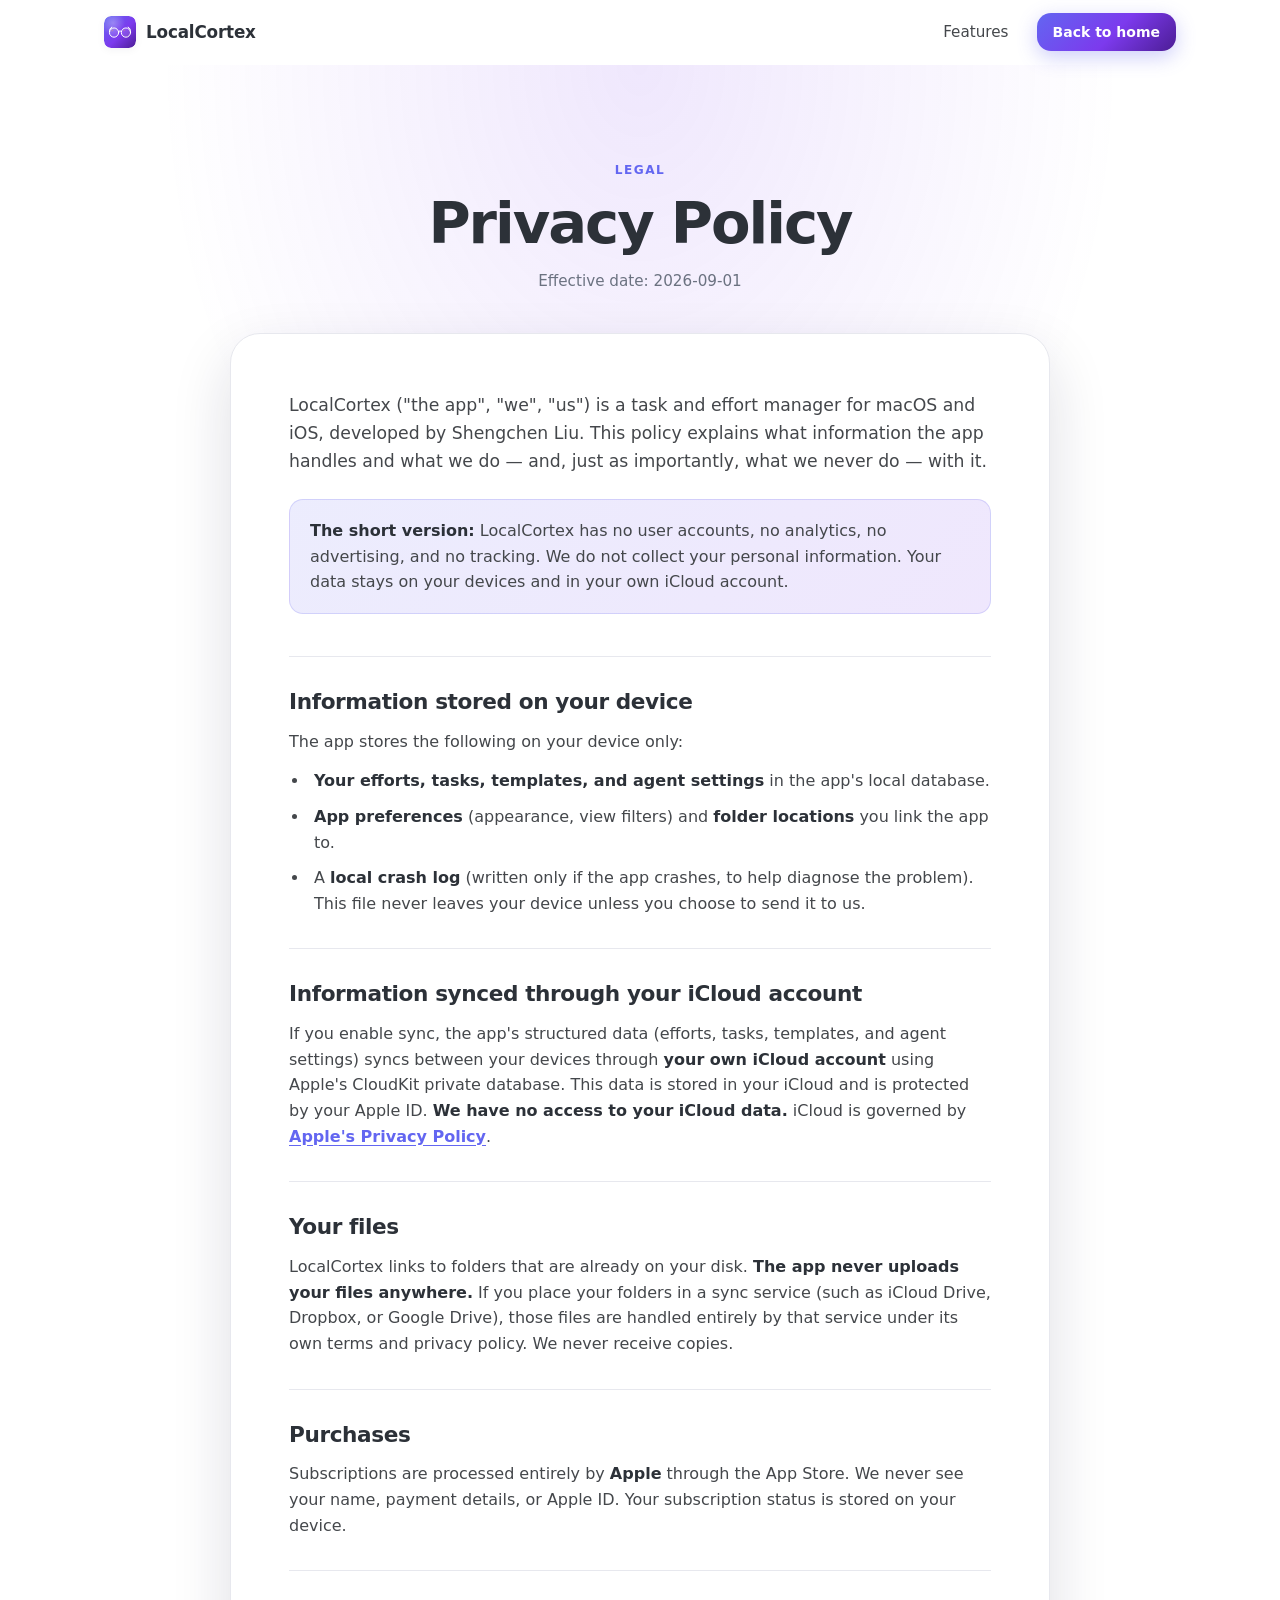
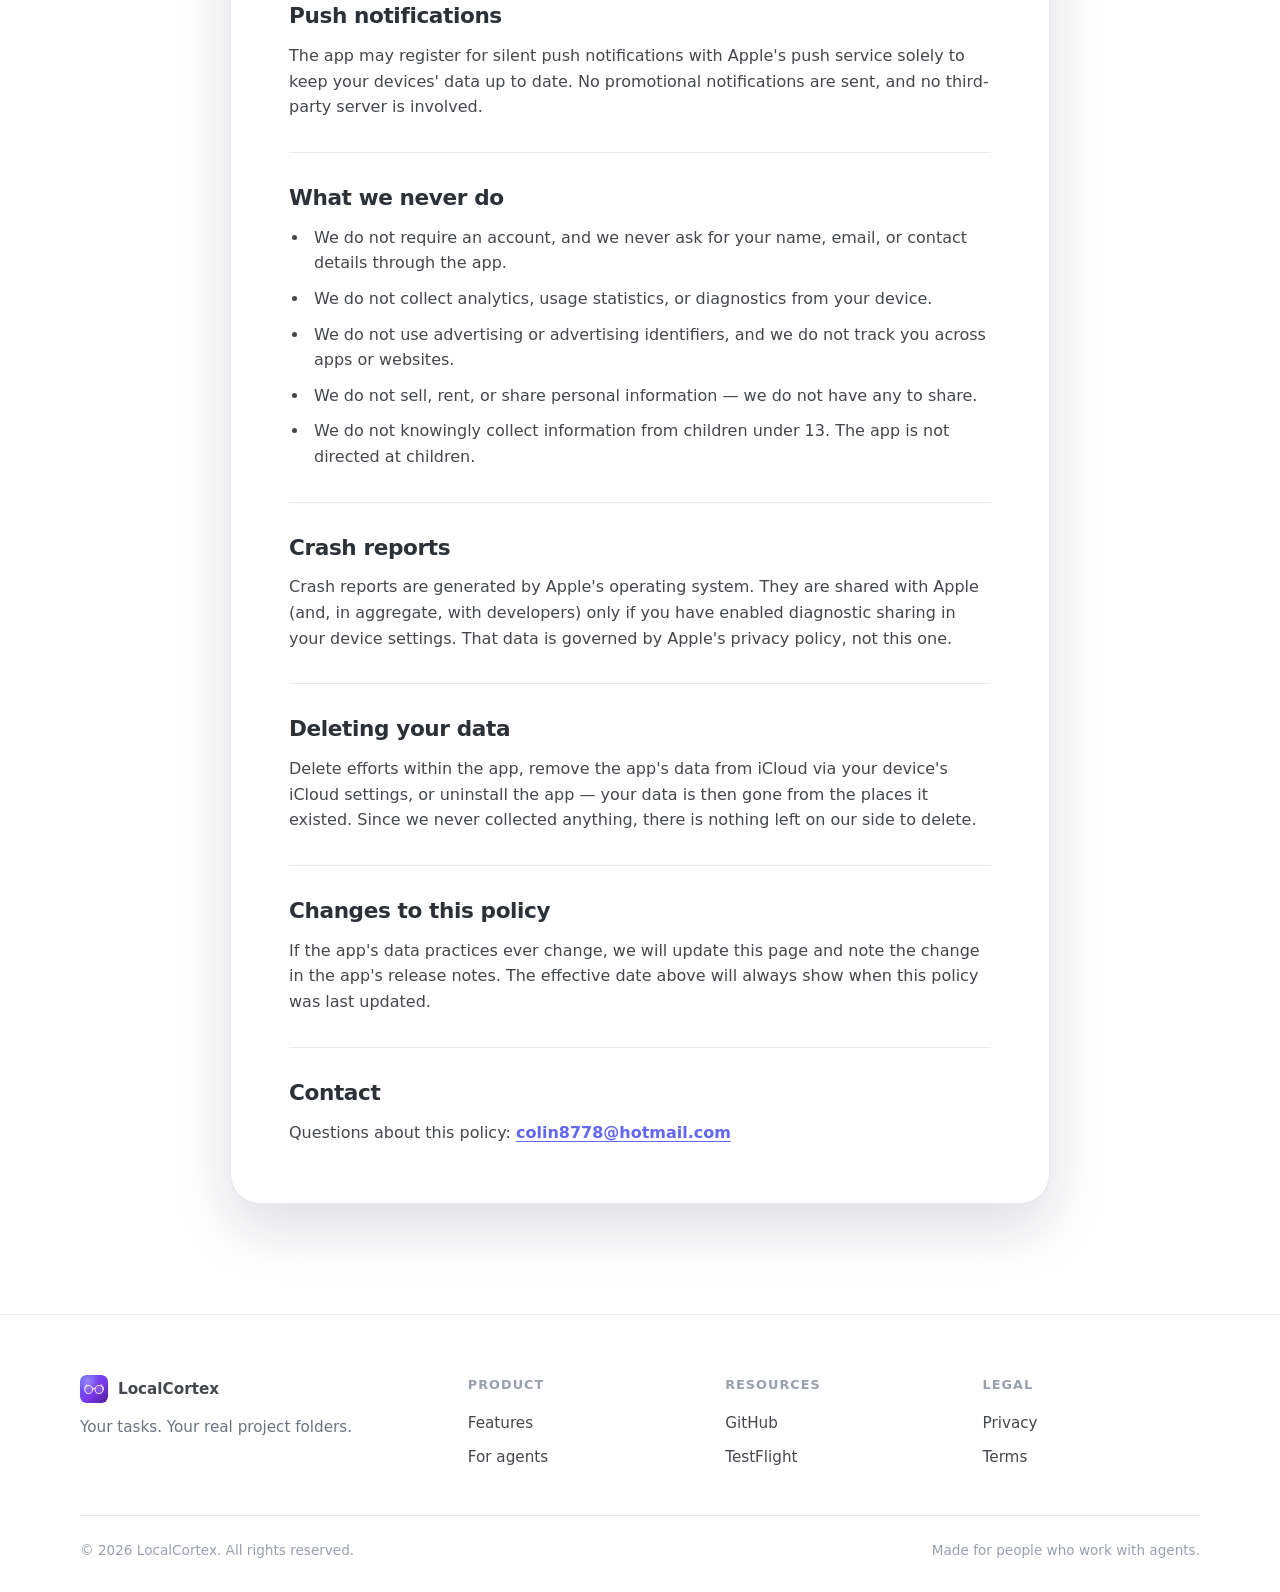
==== privacy.html @ 01e39048 "Prepare site for GitHub Pages: relative paths, add .nojekyll" ====
<!DOCTYPE html>
<html lang="en">
<head>
  <meta charset="UTF-8">
  <meta name="viewport" content="width=device-width, initial-scale=1.0">
  <title>Privacy Policy — LocalCortex</title>
  <meta name="description" content="LocalCortex Privacy Policy. Learn what information LocalCortex handles and what we never do with it.">
  <meta name="theme-color" content="#6366F1">
  <link rel="canonical" href="https://lingforcc.github.io/LocalCortex-productsite/privacy.html">
  <link rel="icon" type="image/svg+xml" href="assets/favicon.svg">
  <link rel="apple-touch-icon" href="assets/icon.svg">
  <link rel="stylesheet" href="css/styles.css?v=4">
</head>
<body>
  <a class="skip-link" href="#main">Skip to content</a>

  <header class="nav" id="nav">
    <div class="nav__inner">
      <a class="nav__brand" href="index.html" aria-label="LocalCortex home">
        <img src="assets/favicon.svg" alt="" class="nav__logo" width="32" height="32">
        <span class="nav__wordmark">LocalCortex</span>
      </a>

      <nav class="nav__links" aria-label="Primary">
        <a href="index.html#features">Features</a>
      </nav>

      <a class="btn btn--primary btn--sm nav__cta" href="index.html#top">Back to home</a>
    </div>
  </header>

  <main id="main" class="legal-page">
    <div class="legal-page__inner">
      <header class="legal-page__header">
        <p class="eyebrow eyebrow--accent">Legal</p>
        <h1 class="legal-page__title">Privacy Policy</h1>
        <p class="legal-page__effective">Effective date: <time datetime="2026-09-01">2026-09-01</time></p>
      </header>

      <article class="legal-card">
        <p class="legal-card__intro">
          LocalCortex ("the app", "we", "us") is a task and effort manager for macOS and
          iOS, developed by Shengchen Liu. This policy explains what
          information the app handles and what we do — and, just as importantly, what we
          never do — with it.
        </p>

        <p class="legal-card__summary">
          <strong>The short version:</strong> LocalCortex has no user accounts, no analytics, no
          advertising, and no tracking. We do not collect your personal information.
          Your data stays on your devices and in your own iCloud account.
        </p>

        <section class="legal-section" aria-labelledby="stored-on-device">
          <h2 id="stored-on-device">Information stored on your device</h2>
          <p>The app stores the following on your device only:</p>
          <ul>
            <li><strong>Your efforts, tasks, templates, and agent settings</strong> in the app's local database.</li>
            <li><strong>App preferences</strong> (appearance, view filters) and <strong>folder locations</strong> you link the app to.</li>
            <li>A <strong>local crash log</strong> (written only if the app crashes, to help diagnose the problem). This file never leaves your device unless you choose to send it to us.</li>
          </ul>
        </section>

        <section class="legal-section" aria-labelledby="icloud">
          <h2 id="icloud">Information synced through your iCloud account</h2>
          <p>
            If you enable sync, the app's structured data (efforts, tasks, templates, and
            agent settings) syncs between your devices through <strong>your own iCloud account</strong>
            using Apple's CloudKit private database. This data is stored in your iCloud and
            is protected by your Apple ID. <strong>We have no access to your iCloud data.</strong>
            iCloud is governed by <a href="https://www.apple.com/legal/privacy/" rel="noopener noreferrer">Apple's Privacy Policy</a>.
          </p>
        </section>

        <section class="legal-section" aria-labelledby="your-files">
          <h2 id="your-files">Your files</h2>
          <p>
            LocalCortex links to folders that are already on your disk. <strong>The app never
            uploads your files anywhere.</strong> If you place your folders in a sync service
            (such as iCloud Drive, Dropbox, or Google Drive), those files are handled
            entirely by that service under its own terms and privacy policy. We never
            receive copies.
          </p>
        </section>

        <section class="legal-section" aria-labelledby="purchases">
          <h2 id="purchases">Purchases</h2>
          <p>
            Subscriptions are processed entirely by <strong>Apple</strong> through the App Store.
            We never see your name, payment details, or Apple ID. Your subscription status is
            stored on your device.
          </p>
        </section>

        <section class="legal-section" aria-labelledby="push-notifications">
          <h2 id="push-notifications">Push notifications</h2>
          <p>
            The app may register for silent push notifications with Apple's push service
            solely to keep your devices' data up to date. No promotional notifications are
            sent, and no third-party server is involved.
          </p>
        </section>

        <section class="legal-section" aria-labelledby="never-do">
          <h2 id="never-do">What we never do</h2>
          <ul>
            <li>We do not require an account, and we never ask for your name, email, or contact details through the app.</li>
            <li>We do not collect analytics, usage statistics, or diagnostics from your device.</li>
            <li>We do not use advertising or advertising identifiers, and we do not track you across apps or websites.</li>
            <li>We do not sell, rent, or share personal information — we do not have any to share.</li>
            <li>We do not knowingly collect information from children under 13. The app is not directed at children.</li>
          </ul>
        </section>

        <section class="legal-section" aria-labelledby="crash-reports">
          <h2 id="crash-reports">Crash reports</h2>
          <p>
            Crash reports are generated by Apple's operating system. They are shared with
            Apple (and, in aggregate, with developers) only if you have enabled diagnostic
            sharing in your device settings. That data is governed by Apple's privacy
            policy, not this one.
          </p>
        </section>

        <section class="legal-section" aria-labelledby="deleting-data">
          <h2 id="deleting-data">Deleting your data</h2>
          <p>
            Delete efforts within the app, remove the app's data from iCloud via your
            device's iCloud settings, or uninstall the app — your data is then gone from
            the places it existed. Since we never collected anything, there is nothing
            left on our side to delete.
          </p>
        </section>

        <section class="legal-section" aria-labelledby="policy-changes">
          <h2 id="policy-changes">Changes to this policy</h2>
          <p>
            If the app's data practices ever change, we will update this page and note the
            change in the app's release notes. The effective date above will always show
            when this policy was last updated.
          </p>
        </section>

        <section class="legal-section" aria-labelledby="contact">
          <h2 id="contact">Contact</h2>
          <p>Questions about this policy: <a href="mailto:colin8778@hotmail.com">colin8778@hotmail.com</a></p>
        </section>
      </article>
    </div>
  </main>

  <footer class="footer">
    <div class="footer__inner">
      <div class="footer__col footer__col--brand">
        <a class="footer__brand" href="index.html">
          <img src="assets/favicon.svg" alt="" class="footer__logo" width="28" height="28">
          <span>LocalCortex</span>
        </a>
        <p class="footer__tag">Your tasks. Your real project folders.</p>
      </div>

      <div class="footer__col">
        <h4>Product</h4>
        <ul>
          <li><a href="index.html#features">Features</a></li>
          <li><a href="index.html#agent">For agents</a></li>
        </ul>
      </div>

      <div class="footer__col">
        <h4>Resources</h4>
        <ul>
          <li><a href="https://github.com/LingForCC/LocalCortex---Swift" rel="noopener noreferrer">GitHub</a></li>
          <li><a href="index.html#top">TestFlight</a></li>
        </ul>
      </div>

      <div class="footer__col">
        <h4>Legal</h4>
        <ul>
          <li><a href="privacy.html" aria-current="page">Privacy</a></li>
          <li><a href="#">Terms</a></li>
        </ul>
      </div>
    </div>

    <div class="footer__bottom">
      <p>© <span id="year">2026</span> LocalCortex. All rights reserved.</p>
      <p class="footer__made">Made for people who work with agents.</p>
    </div>
  </footer>
</body>
</html>
---- css/styles.css ----
/* =================================================================
   LocalCortex — product site
   Hand-written CSS, no build step. Mobile-first, dark-mode aware.
   Brand palette sourced from the app icon + in-app DesignTokens.
   ================================================================= */

/* ---------- Design tokens ---------- */
:root {
  /* Brand gradient (from assets/icon.svg) */
  --brand-1: #6366F1;   /* indigo  */
  --brand-2: #7C3AED;   /* violet  */
  --brand-3: #4C1D95;   /* deep purple */
  --brand-grad: linear-gradient(135deg, var(--brand-1) 0%, var(--brand-2) 55%, var(--brand-3) 100%);
  --brand-soft: linear-gradient(135deg, rgba(99,102,241,.12), rgba(124,58,237,.12));

  /* In-app accent (DesignTokens.swift accentBlue) */
  --accent: #5B86D9;
  --accent-strong: #4a72c4;

  /* Light theme surfaces */
  --bg:            #ffffff;
  --bg-alt:        #f6f7fb;   /* alternating feature band */
  --bg-elevated:   #ffffff;
  --bg-tinted:     #f2f3f8;
  --border:        #e7e8ee;
  --border-strong: #d7d9e2;

  /* Text */
  --text:        #2c3138;
  --text-soft:   #44474b;
  --text-muted:  #6b7280;
  --text-faint:  #9aa0ab;

  /* Shot placeholders */
  --shot-bg:      linear-gradient(160deg, #fbfbfe, #eef0f7);
  --shot-border:  #dcdde5;
  --shot-text:    #8a8f9c;

  /* Radii + shadows */
  --r-sm: 8px;
  --r-md: 14px;
  --r-lg: 22px;
  --r-xl: 30px;
  --shadow-sm: 0 2px 8px rgba(20, 20, 50, .05);
  --shadow-md: 0 10px 34px rgba(20, 20, 60, .09);
  --shadow-lg: 0 24px 60px rgba(20, 20, 60, .14);

  /* Layout */
  --maxw: 1120px;
  --nav-h: 64px;

  --font: -apple-system, BlinkMacSystemFont, "SF Pro Display", "SF Pro Text",
          "Segoe UI", Roboto, system-ui, sans-serif;
  --mono: ui-monospace, "SF Mono", SFMono-Regular, Menlo, Monaco, Consolas, monospace;
}

@media (prefers-color-scheme: dark) {
  :root {
    --bg:            #0e0e12;
    --bg-alt:        #131319;
    --bg-elevated:   #1c1c22;
    --bg-tinted:     #202028;
    --border:        #2a2a33;
    --border-strong: #38384380;

    --text:        #f3f4f8;
    --text-soft:   #d6d8e0;
    --text-muted:  #9aa0ad;
    --text-faint:  #6b7180;

    --shot-bg:      linear-gradient(160deg, #1e1e26, #16161c);
    --shot-border:  #2e2e38;
    --shot-text:    #6b7180;

    --shadow-sm: 0 2px 8px rgba(0, 0, 0, .3);
    --shadow-md: 0 10px 34px rgba(0, 0, 0, .42);
    --shadow-lg: 0 24px 60px rgba(0, 0, 0, .55);
  }
}

/* ---------- Reset ---------- */
*, *::before, *::after { box-sizing: border-box; }
* { margin: 0; }
html { scroll-behavior: smooth; -webkit-text-size-adjust: 100%; }
body {
  font-family: var(--font);
  background: var(--bg);
  color: var(--text);
  line-height: 1.6;
  -webkit-font-smoothing: antialiased;
  -moz-osx-font-smoothing: grayscale;
  text-rendering: optimizeLegibility;
}
img, svg { display: block; max-width: 100%; }
a { color: inherit; text-decoration: none; }
ul { list-style: none; padding: 0; }
button { font: inherit; cursor: pointer; border: 0; background: none; color: inherit; }
code, kbd, pre { font-family: var(--mono); }

:focus-visible {
  outline: 2px solid var(--accent);
  outline-offset: 2px;
  border-radius: 4px;
}

.skip-link {
  position: absolute; left: -9999px; top: 0; z-index: 1000;
  background: var(--brand-1); color: #fff; padding: 10px 16px; border-radius: 0 0 8px 0;
}
.skip-link:focus { left: 0; }

/* ---------- Buttons ---------- */
.btn {
  display: inline-flex; align-items: center; justify-content: center; gap: 8px;
  font-weight: 600; font-size: .95rem;
  border-radius: var(--r-md);
  padding: 11px 20px;
  transition: transform .15s ease, box-shadow .2s ease, background .2s ease, opacity .2s ease;
  white-space: nowrap;
}
.btn--sm  { padding: 8px 16px; font-size: .875rem; }
.btn--lg  { padding: 15px 28px; font-size: 1.05rem; }

.btn--primary {
  background: var(--brand-grad);
  color: #fff;
  box-shadow: 0 6px 20px rgba(99, 102, 241, .32);
}
.btn--primary:hover { transform: translateY(-2px); box-shadow: 0 12px 28px rgba(99, 102, 241, .42); }
.btn--primary:active { transform: translateY(0); }

.btn--ghost {
  background: transparent;
  color: var(--text);
  border: 1px solid var(--border-strong);
}
.btn--ghost:hover { background: var(--bg-tinted); border-color: var(--accent); }

.btn--store {
  flex-direction: column; align-items: flex-start; gap: 0;
  background: #000; color: #fff;
  padding: 10px 18px; border-radius: var(--r-md);
  min-width: 150px;
}
.btn--store:hover { opacity: .85; }
.btn__store-top { font-size: .7rem; line-height: 1; }
.btn__store-bottom { font-size: 1.05rem; font-weight: 600; line-height: 1.2; }

/* =================================================================
   NAV
   ================================================================= */
.nav {
  position: sticky; top: 0; z-index: 100;
  background: rgba(255,255,255,.72);
  backdrop-filter: saturate(180%) blur(20px);
  -webkit-backdrop-filter: saturate(180%) blur(20px);
  border-bottom: 1px solid transparent;
  transition: border-color .25s ease, background .25s ease;
}
.nav.is-scrolled { border-bottom-color: var(--border); }
@media (prefers-color-scheme: dark) {
  .nav { background: rgba(14,14,18,.72); }
}

.nav__inner {
  max-width: var(--maxw); margin: 0 auto;
  height: var(--nav-h); padding: 0 24px;
  display: flex; align-items: center; gap: 20px;
}
.nav__brand { display: inline-flex; align-items: center; gap: 10px; font-weight: 700; font-size: 1.05rem; letter-spacing: -.01em; }
.nav__logo { border-radius: 7px; box-shadow: var(--shadow-sm); }

.nav__links { display: flex; gap: 26px; margin-left: auto; }
.nav__links a {
  color: var(--text-soft); font-weight: 500; font-size: .95rem;
  position: relative; padding: 6px 0;
}
.nav__links a::after {
  content: ""; position: absolute; left: 0; bottom: 0; height: 2px; width: 0;
  background: var(--brand-grad); transition: width .2s ease;
}
.nav__links a:hover { color: var(--text); }
.nav__links a:hover::after { width: 100%; }

.nav__cta { margin-left: 8px; }
.nav__toggle { display: none; }

.nav__mobile {
  display: none;
  flex-direction: column; gap: 8px;
  padding: 0 24px 18px;
  background: var(--bg);
  border-bottom: 1px solid var(--border);
}
.nav__mobile a { padding: 12px 4px; color: var(--text-soft); font-weight: 500; }
.nav__mobile .btn { margin-top: 8px; }

/* =================================================================
   HERO
   ================================================================= */
.hero {
  padding: calc(var(--nav-h) + 56px) 24px 80px;
  position: relative; overflow: hidden;
}
.hero::before {
  /* Soft brand glow behind hero */
  content: ""; position: absolute; inset: -20% -10% auto -10%; height: 540px;
  background: radial-gradient(60% 50% at 50% 0%, rgba(124,58,237,.18), rgba(99,102,241,.10) 40%, transparent 70%);
  pointer-events: none; z-index: 0;
}
.hero__inner {
  max-width: var(--maxw); margin: 0 auto;
  display: grid; grid-template-columns: 1.05fr .95fr; gap: 60px; align-items: center;
  position: relative; z-index: 1;
}
.hero__icon {
  width: 84px; height: 84px; border-radius: 20px;
  box-shadow: var(--shadow-md); margin-bottom: 28px;
}
.hero__title {
  font-size: clamp(2.4rem, 5.2vw, 3.7rem);
  line-height: 1.04; letter-spacing: -.035em; font-weight: 800;
  margin-bottom: 22px;
}
.hero__sub {
  font-size: 1.16rem; color: var(--text-soft); max-width: 540px; margin-bottom: 32px;
}
.hero__sub strong { color: var(--text); }
.hero__actions { display: flex; flex-wrap: wrap; gap: 14px; margin-bottom: 22px; }
.hero__meta { color: var(--text-muted); font-size: .9rem; }

/* =================================================================
   FEATURE SECTIONS (alternating)
   ================================================================= */
.feature {
  padding: 90px 24px;
  background: var(--bg);
  border-top: 1px solid var(--border);
}
.feature--alt { background: var(--bg-alt); }

.feature__inner {
  max-width: var(--maxw); margin: 0 auto;
  display: grid; grid-template-columns: 1fr 1fr; gap: 64px; align-items: center;
}
/* Alternate order: every other .feature puts the visual on the right by default;
   .feature--alt markup already has the visual first, so we flip text/visual via order. */
.feature--alt .feature__text  { order: 2; }
.feature--alt .feature__visual { order: 1; }

.eyebrow {
  text-transform: uppercase; letter-spacing: .12em; font-size: .76rem;
  font-weight: 700; color: var(--brand-2); margin-bottom: 14px;
}
.eyebrow--accent { color: var(--brand-1); }
@media (prefers-color-scheme: dark) { .eyebrow { color: #a78bfa; } .eyebrow--accent { color: #93a8f7; } }

.feature__title {
  font-size: clamp(1.7rem, 3.2vw, 2.35rem);
  line-height: 1.12; letter-spacing: -.025em; font-weight: 700;
  margin-bottom: 18px;
}
.feature__lede {
  font-size: 1.08rem; color: var(--text-soft); margin-bottom: 32px;
}
.feature__lede strong { color: var(--text); }

/* Inline links inside feature copy (lede, points) */
.feature__lede a,
.point a {
  color: var(--brand-1); font-weight: 600;
  text-decoration: underline; text-underline-offset: 3px;
}
.feature__lede a:hover,
.point a:hover { color: var(--brand-2); }
@media (prefers-color-scheme: dark) {
  .feature__lede a,
  .point a { color: #93a8f7; }
  .feature__lede a:hover,
  .point a:hover { color: #a5b4fc; }
}

.feature__points { display: flex; flex-direction: column; gap: 22px; }
.point h3 { font-size: 1.02rem; font-weight: 650; margin-bottom: 6px; }
.point p { color: var(--text-muted); font-size: .97rem; }

/* ---------- Tool grid (agent surface) ---------- */
.tool-grid {
  display: grid; grid-template-columns: repeat(2, minmax(0,1fr)); gap: 10px;
  margin: 8px 0 32px;
}
.tool-grid li {
  display: flex; flex-direction: column; gap: 2px;
  background: var(--bg-elevated); border: 1px solid var(--border);
  border-radius: var(--r-md); padding: 10px 14px;
}
.tool-grid code { font-size: .88rem; color: var(--brand-2); font-weight: 600; }
@media (prefers-color-scheme: dark) { .tool-grid code { color: #c4b5fd; } }
.tool-grid span { font-size: .8rem; color: var(--text-muted); }

/* =================================================================
   SHOTS — device-framed screenshot placeholders
   ================================================================= */
.shot {
  border-radius: var(--r-lg);
  overflow: hidden;
}
.shot__placeholder {
  background: var(--shot-bg);
  border: 1px solid var(--shot-border);
  border-radius: var(--r-lg);
  min-height: 280px;
  display: flex; flex-direction: column; align-items: center; justify-content: center; gap: 6px;
  color: var(--shot-text);
  text-align: center;
}
.shot__label { font-weight: 700; font-size: 1.05rem; color: var(--text-soft); }
.shot__hint { font-size: .82rem; }

/* Mac window chrome */
.shot--mac .shot__placeholder {
  border-radius: var(--r-lg);
  box-shadow: var(--shadow-lg);
  position: relative;
  padding-top: 30px;
}
.shot--mac .shot__placeholder::before {
  content: ""; position: absolute; top: 0; left: 0; right: 0; height: 30px;
  background: linear-gradient(var(--bg-elevated), var(--bg-elevated));
  border-bottom: 1px solid var(--border);
}
.shot--mac .shot__placeholder::after {
  /* traffic lights */
  content: ""; position: absolute; top: 10px; left: 14px;
  width: 52px; height: 10px;
  background-image:
    radial-gradient(circle at 6px 5px, #ff5f57 5px, transparent 6px),
    radial-gradient(circle at 26px 5px, #febc2e 5px, transparent 6px),
    radial-gradient(circle at 46px 5px, #28c840 5px, transparent 6px);
}
@media (prefers-color-scheme: dark) {
  .shot--mac .shot__placeholder::before { background: #1c1c22; }
}

/* iOS device frame */
.shot--ios { display: flex; justify-content: center; }
.shot--ios .shot__placeholder {
  border-radius: 38px;
  aspect-ratio: 9 / 19.5;
  width: 75%; max-width: 280px;
  min-height: auto;
  border: 8px solid #0c0c10;
  box-shadow: var(--shadow-lg);
  padding-top: 14px;
}
.shot--ios .shot__placeholder::before {
  content: ""; position: absolute;
}

/* Hero collage */
.shot--hero { padding: 0; }
.shot--hero .shot__placeholder--collage {
  min-height: 380px; aspect-ratio: 4 / 3;
  border-radius: var(--r-xl);
  box-shadow: var(--shadow-lg);
}

/* Code panel */
.shot--code .shot__placeholder--code {
  text-align: left; align-items: stretch;
  min-height: 320px; padding: 26px 28px;
}
.shot--code pre { font-size: .9rem; line-height: 1.7; color: var(--text-soft); white-space: pre-wrap; word-break: break-word; }
.shot--code .c { color: var(--text-faint); }
.shot--code .s { color: var(--accent); }

/* Tabbed shot */
.shot--tabbed { background: transparent; }
.shot__tabs {
  display: inline-flex; gap: 4px;
  background: var(--bg-tinted); border: 1px solid var(--border);
  border-radius: 999px; padding: 4px;
  margin-bottom: 16px;
}
.shot__tab {
  padding: 7px 20px; border-radius: 999px;
  font-size: .88rem; font-weight: 600; color: var(--text-muted);
  transition: background .2s ease, color .2s ease;
}
.shot__tab.is-active { background: var(--bg-elevated); color: var(--text); box-shadow: var(--shadow-sm); }
.shot__panel:not(.is-active) { display: none; }

/* Feature audience tabs (For Human / For Agent) */
.feature-tabs-wrap { padding: 0 24px 38px; }
.feature-tabs {
  display: flex; justify-content: center; gap: 4px;
  background: var(--bg-tinted); border: 1px solid var(--border);
  border-radius: 999px; padding: 4px;
  width: max-content; margin: 0 auto;
}
.feature-tab {
  padding: 10px 30px; border-radius: 999px;
  font-size: .95rem; font-weight: 600; color: var(--text-muted);
  transition: background .2s ease, color .2s ease;
}
.feature-tab.is-active { background: var(--bg-elevated); color: var(--text); box-shadow: var(--shadow-sm); }
.feature-panel[hidden] { display: none; }

/* =================================================================
   SECTION TITLES
   ================================================================= */
.section-title {
  text-align: center; font-size: clamp(1.8rem, 3.6vw, 2.6rem);
  font-weight: 800; letter-spacing: -.025em; margin-bottom: 14px;
}
.section-lede { text-align: center; color: var(--text-muted); font-size: 1.08rem; margin-bottom: 56px; }

/* =================================================================
   SMALL THINGS GRID
   ================================================================= */
.small-things { padding: 90px 24px; background: var(--bg); border-top: 1px solid var(--border); }
.small-things__inner { max-width: var(--maxw); margin: 0 auto; }

.grid {
  display: grid;
  grid-template-columns: repeat(4, minmax(0,1fr));
  gap: 18px;
}
.grid__item {
  background: var(--bg-elevated);
  border: 1px solid var(--border);
  border-radius: var(--r-lg);
  padding: 24px 22px;
  transition: transform .2s ease, box-shadow .2s ease, border-color .2s ease;
}
.grid__item:hover { transform: translateY(-3px); box-shadow: var(--shadow-md); border-color: var(--border-strong); }
.grid__item h3 { font-size: 1.02rem; font-weight: 650; margin-bottom: 8px; }
.grid__item p { font-size: .92rem; color: var(--text-muted); }

/* =================================================================
   DOWNLOAD
   ================================================================= */
.download {
  padding: 100px 24px;
  background: var(--bg-alt);
  border-top: 1px solid var(--border);
  position: relative; overflow: hidden;
}
.download::before {
  content: ""; position: absolute; inset: 0 auto 0 0; right: 0; height: 100%;
  background: radial-gradient(50% 60% at 50% 30%, rgba(124,58,237,.12), transparent 70%);
  pointer-events: none;
}
.download__inner { max-width: var(--maxw); margin: 0 auto; position: relative; }

.platforms {
  display: grid; grid-template-columns: repeat(3, minmax(0,1fr)); gap: 22px;
}
.platform {
  background: var(--bg-elevated);
  border: 1px solid var(--border);
  border-radius: var(--r-xl);
  padding: 36px 30px;
  text-align: center;
  display: flex; flex-direction: column; align-items: center; gap: 8px;
  box-shadow: var(--shadow-sm);
  transition: transform .2s ease, box-shadow .2s ease;
}
.platform:hover { transform: translateY(-4px); box-shadow: var(--shadow-md); }
.platform__icon {
  width: 64px; height: 64px; border-radius: 18px;
  display: grid; place-items: center;
  background: var(--brand-grad); color: #fff;
  box-shadow: 0 8px 22px rgba(99,102,241,.32);
  margin-bottom: 10px;
}
.platform__name { font-size: 1.3rem; font-weight: 700; }
.platform__req { color: var(--text-muted); font-size: .92rem; margin-bottom: 6px; }
.platform__note { color: var(--text-soft); font-size: .92rem; margin-bottom: 18px; min-height: 2.6em; }

/* =================================================================
   FOOTER
   ================================================================= */
.footer { background: var(--bg); border-top: 1px solid var(--border); padding: 60px 24px 30px; }
.footer__inner {
  max-width: var(--maxw); margin: 0 auto;
  display: grid; grid-template-columns: 1.6fr 1fr 1fr 1fr; gap: 40px;
  padding-bottom: 36px; border-bottom: 1px solid var(--border);
}
.footer__brand { display: inline-flex; align-items: center; gap: 10px; font-weight: 700; font-size: 1.1rem; margin-bottom: 12px; }
.footer__logo { border-radius: 6px; }
.footer__tag { color: var(--text-muted); font-size: .95rem; }
.footer__col h4 { font-size: .8rem; text-transform: uppercase; letter-spacing: .08em; color: var(--text-faint); margin-bottom: 14px; }
.footer__col li { margin-bottom: 9px; }
.footer__col a { color: var(--text-soft); font-size: .95rem; transition: color .15s ease; }
.footer__col a:hover { color: var(--accent); }
.footer__bottom {
  max-width: var(--maxw); margin: 24px auto 0;
  display: flex; justify-content: space-between; align-items: center; flex-wrap: wrap; gap: 10px;
  color: var(--text-faint); font-size: .85rem;
}

/* =================================================================
   SCROLL REVEAL
   ================================================================= */
.reveal { opacity: 0; transform: translateY(24px); transition: opacity .6s ease, transform .6s ease; }
.reveal.is-visible { opacity: 1; transform: none; }
@media (prefers-reduced-motion: reduce) {
  * { scroll-behavior: auto !important; }
  .reveal { opacity: 1 !important; transform: none !important; transition: none !important; }
  .btn, .platform, .grid__item { transition: none !important; }
}

/* =================================================================
   RESPONSIVE
   ================================================================= */
@media (max-width: 960px) {
  .hero__inner { grid-template-columns: 1fr; gap: 40px; }
  .hero__visual { order: -1; max-width: 560px; }
  .feature__inner { grid-template-columns: 1fr; gap: 40px; }
  .feature--alt .feature__text,
  .feature--alt .feature__visual { order: 0; }
  .grid { grid-template-columns: repeat(2, minmax(0,1fr)); }
  .platforms { grid-template-columns: 1fr; max-width: 460px; margin: 0 auto; }
  .platform__note { min-height: 0; }
}

@media (max-width: 720px) {
  .nav__links, .nav__cta { display: none; }
  .nav__toggle {
    display: inline-flex; flex-direction: column; gap: 5px;
    margin-left: auto; padding: 8px; border-radius: 8px;
  }
  .nav__toggle-bar { width: 22px; height: 2px; background: var(--text); border-radius: 2px; transition: transform .25s ease, opacity .2s ease; }
  .nav__toggle[aria-expanded="true"] .nav__toggle-bar:nth-child(1) { transform: translateY(7px) rotate(45deg); }
  .nav__toggle[aria-expanded="true"] .nav__toggle-bar:nth-child(2) { opacity: 0; }
  .nav__toggle[aria-expanded="true"] .nav__toggle-bar:nth-child(3) { transform: translateY(-7px) rotate(-45deg); }
  .nav__mobile[hidden] { display: none; }
  .nav__mobile { display: flex; }

  .hero { padding-top: calc(var(--nav-h) + 30px); }
  .hero__title { font-size: clamp(2rem, 8vw, 2.8rem); }
  .tool-grid { grid-template-columns: 1fr; }
}

@media (max-width: 480px) {
  .grid { grid-template-columns: 1fr; }
  .footer__inner { grid-template-columns: 1fr 1fr; gap: 28px; }
  .footer__col--brand { grid-column: 1 / -1; }
  .feature, .small-things, .download { padding: 64px 20px; }
}

/* =================================================================
   PRIVACY POLICY
   ================================================================= */
.legal-page {
  padding: 96px 24px 110px;
  background:
    radial-gradient(50% 30% at 50% 0%, rgba(124,58,237,.12), transparent 75%),
    var(--bg);
}

.legal-page__inner { max-width: 820px; margin: 0 auto; }

.legal-page__header { text-align: center; margin-bottom: 40px; }
.legal-page__title {
  font-size: clamp(2.35rem, 5vw, 3.6rem);
  line-height: 1.05;
  letter-spacing: -.035em;
  font-weight: 800;
  margin-bottom: 14px;
}
.legal-page__effective { color: var(--text-muted); font-size: .95rem; }

.legal-card {
  background: var(--bg-elevated);
  border: 1px solid var(--border);
  border-radius: var(--r-xl);
  box-shadow: var(--shadow-lg);
  padding: clamp(28px, 5vw, 58px);
}
.legal-card__intro {
  color: var(--text-soft);
  font-size: 1.08rem;
  margin-bottom: 24px;
}
.legal-card__summary {
  background: var(--brand-soft);
  border: 1px solid rgba(99,102,241,.2);
  border-radius: var(--r-md);
  padding: 18px 20px;
  color: var(--text-soft);
  margin-bottom: 42px;
}
.legal-card__summary strong { color: var(--text); }

.legal-section {
  padding-top: 32px;
  margin-top: 32px;
  border-top: 1px solid var(--border);
}
.legal-section h2 {
  font-size: 1.35rem;
  line-height: 1.2;
  letter-spacing: -.018em;
  margin-bottom: 14px;
}
.legal-section p,
.legal-section li {
  color: var(--text-soft);
  font-size: 1rem;
}
.legal-section p { margin-bottom: 14px; }
.legal-section p:last-child { margin-bottom: 0; }
.legal-section ul { padding-left: 1.25rem; list-style: disc; }
.legal-section li { padding-left: 5px; margin-bottom: 10px; }
.legal-section li:last-child { margin-bottom: 0; }
.legal-section strong { color: var(--text); }
.legal-section a {
  color: var(--brand-1);
  font-weight: 600;
  text-decoration: underline;
  text-underline-offset: 3px;
}
.legal-section a:hover { color: var(--brand-2); }

@media (prefers-color-scheme: dark) {
  .legal-section a { color: #93a8f7; }
  .legal-section a:hover { color: #a5b4fc; }
}

@media (max-width: 720px) {
  .legal-page { padding: 64px 20px 76px; }
  .legal-page__header { margin-bottom: 28px; }
  .legal-card { border-radius: var(--r-lg); padding: 26px 22px; }
  .legal-card__summary { margin-bottom: 30px; }
  .legal-section { padding-top: 26px; margin-top: 26px; }
}
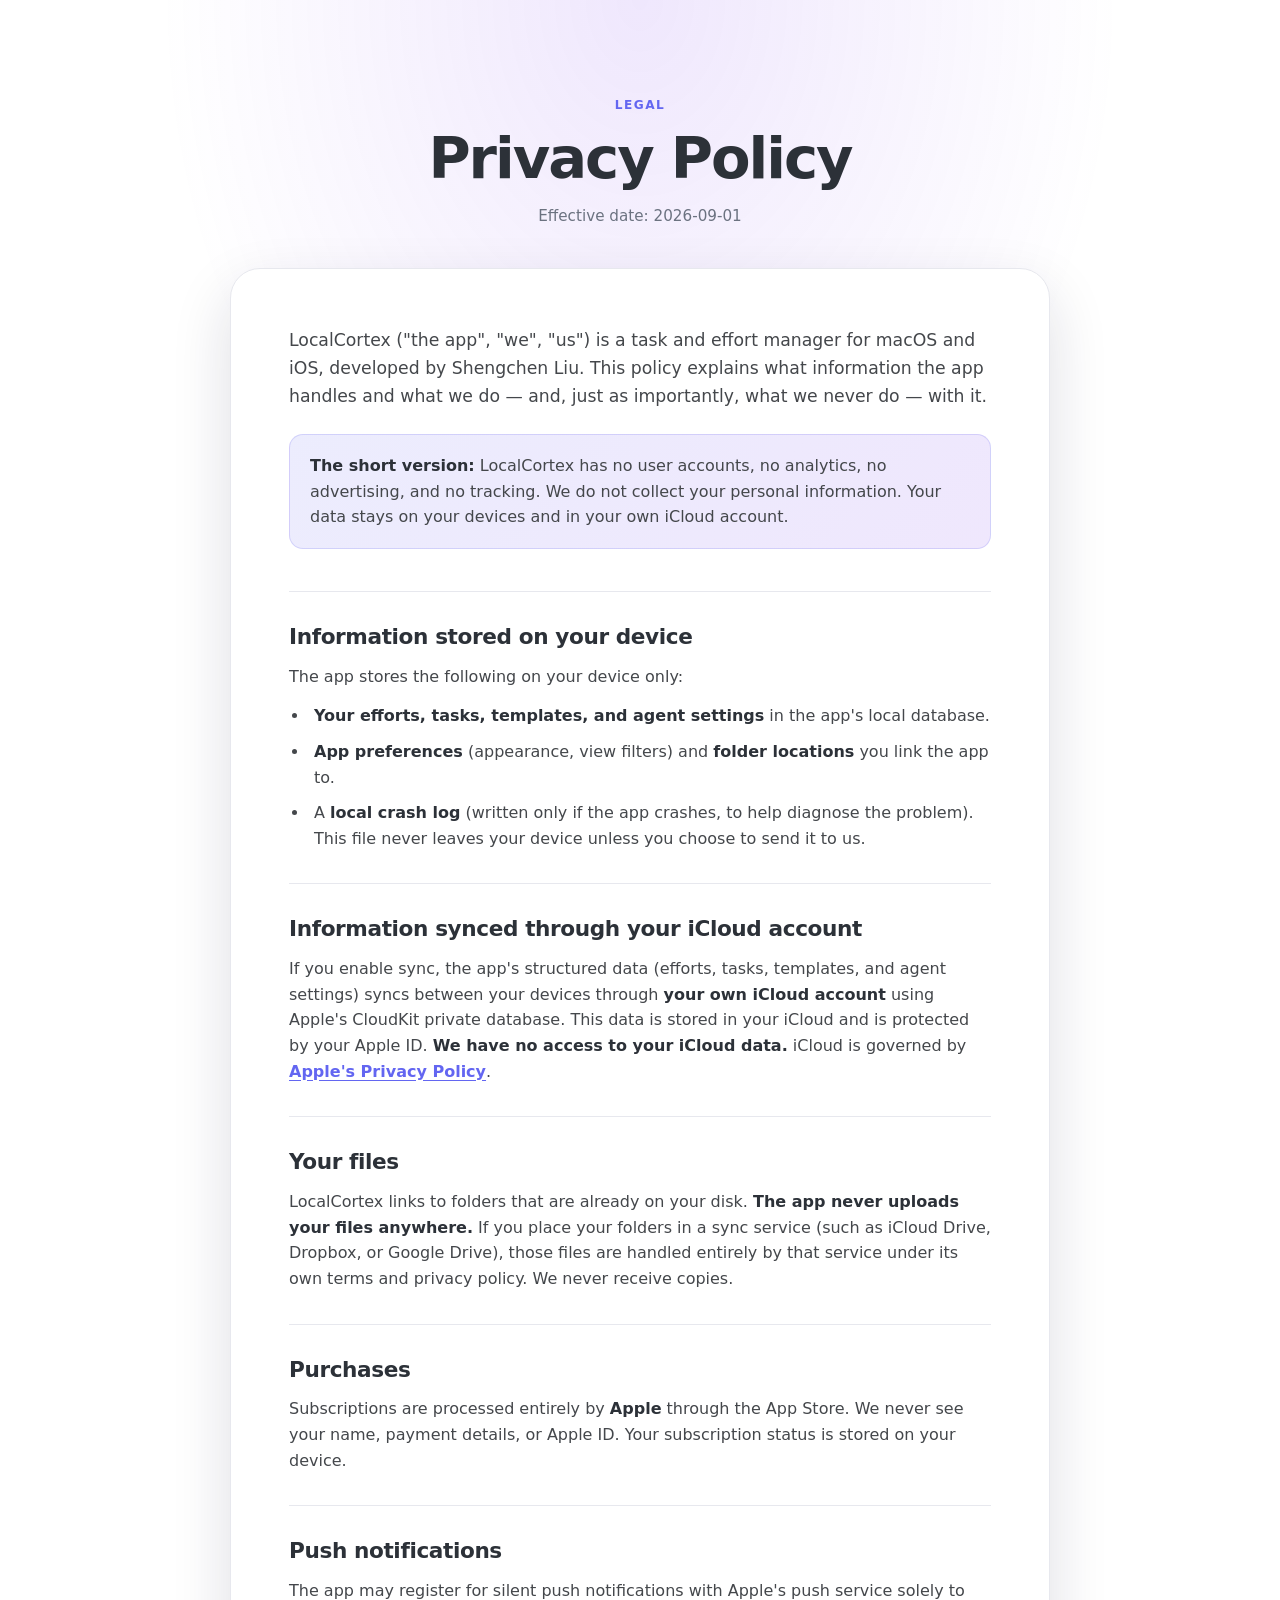
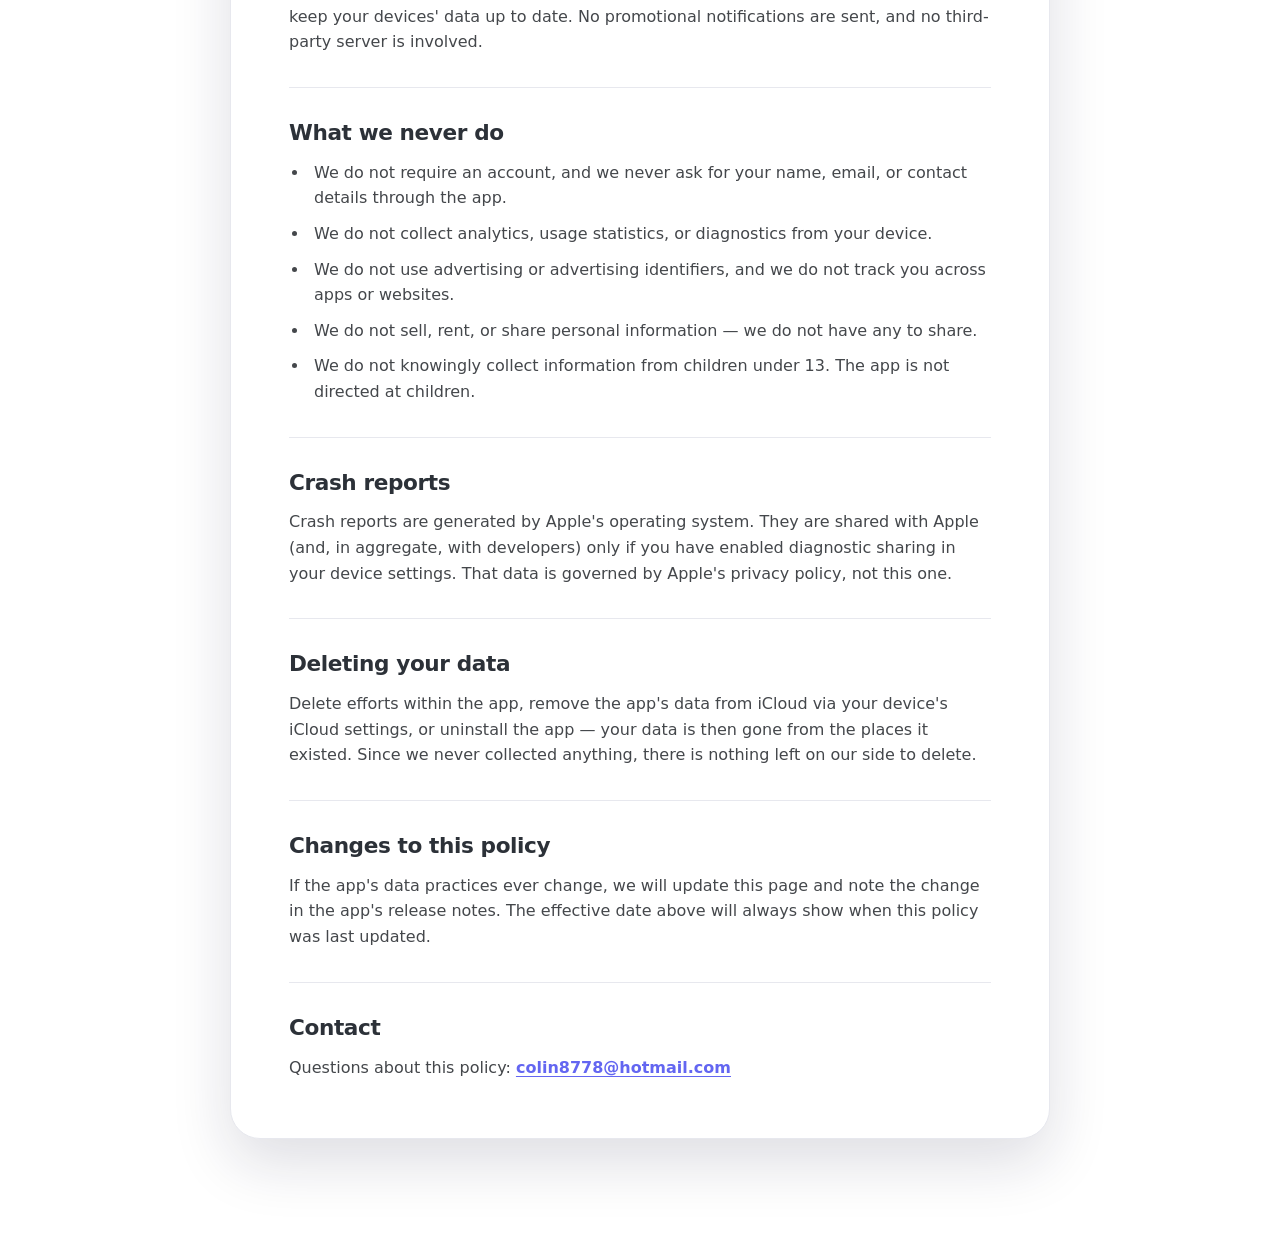
==== commit d458762d: "Simplify privacy policy content Replit-Commit-Author: Agent" ====
--- a/privacy.html
+++ b/privacy.html
@@ -7,27 +7,12 @@
   <meta name="description" content="LocalCortex Privacy Policy. Learn what information LocalCortex handles and what we never do with it.">
   <meta name="theme-color" content="#6366F1">
   <link rel="canonical" href="https://lingforcc.github.io/LocalCortex-productsite/privacy.html">
-  <link rel="icon" type="image/svg+xml" href="assets/favicon.svg">
-  <link rel="apple-touch-icon" href="assets/icon.svg">
-  <link rel="stylesheet" href="css/styles.css?v=4">
+  <link rel="icon" type="image/svg+xml" href="/assets/favicon.svg">
+  <link rel="apple-touch-icon" href="/assets/icon.svg">
+  <link rel="stylesheet" href="/css/styles.css?v=4">
 </head>
 <body>
   <a class="skip-link" href="#main">Skip to content</a>
-
-  <header class="nav" id="nav">
-    <div class="nav__inner">
-      <a class="nav__brand" href="index.html" aria-label="LocalCortex home">
-        <img src="assets/favicon.svg" alt="" class="nav__logo" width="32" height="32">
-        <span class="nav__wordmark">LocalCortex</span>
-      </a>
-
-      <nav class="nav__links" aria-label="Primary">
-        <a href="index.html#features">Features</a>
-      </nav>
-
-      <a class="btn btn--primary btn--sm nav__cta" href="index.html#top">Back to home</a>
-    </div>
-  </header>
 
   <main id="main" class="legal-page">
     <div class="legal-page__inner">
@@ -149,45 +134,5 @@
     </div>
   </main>
 
-  <footer class="footer">
-    <div class="footer__inner">
-      <div class="footer__col footer__col--brand">
-        <a class="footer__brand" href="index.html">
-          <img src="assets/favicon.svg" alt="" class="footer__logo" width="28" height="28">
-          <span>LocalCortex</span>
-        </a>
-        <p class="footer__tag">Your tasks. Your real project folders.</p>
-      </div>
-
-      <div class="footer__col">
-        <h4>Product</h4>
-        <ul>
-          <li><a href="index.html#features">Features</a></li>
-          <li><a href="index.html#agent">For agents</a></li>
-        </ul>
-      </div>
-
-      <div class="footer__col">
-        <h4>Resources</h4>
-        <ul>
-          <li><a href="https://github.com/LingForCC/LocalCortex---Swift" rel="noopener noreferrer">GitHub</a></li>
-          <li><a href="index.html#top">TestFlight</a></li>
-        </ul>
-      </div>
-
-      <div class="footer__col">
-        <h4>Legal</h4>
-        <ul>
-          <li><a href="privacy.html" aria-current="page">Privacy</a></li>
-          <li><a href="#">Terms</a></li>
-        </ul>
-      </div>
-    </div>
-
-    <div class="footer__bottom">
-      <p>© <span id="year">2026</span> LocalCortex. All rights reserved.</p>
-      <p class="footer__made">Made for people who work with agents.</p>
-    </div>
-  </footer>
 </body>
 </html>
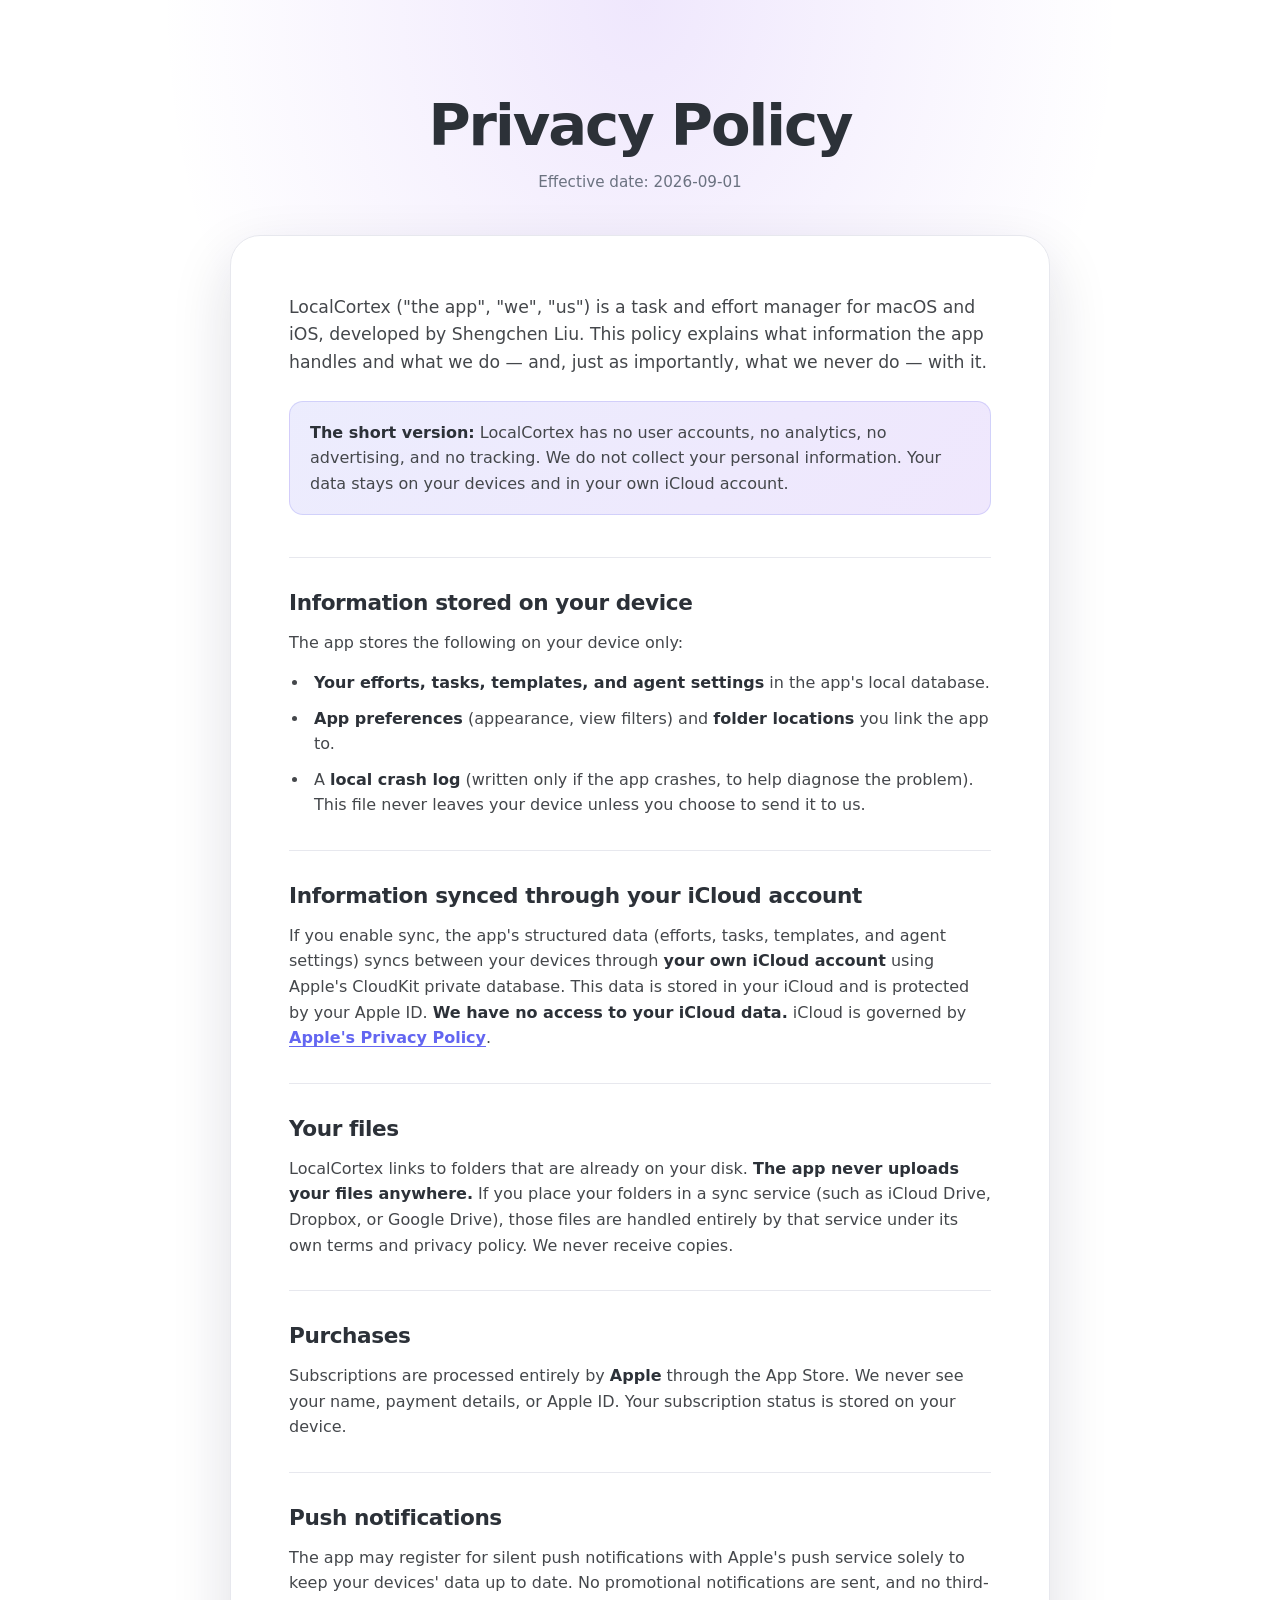
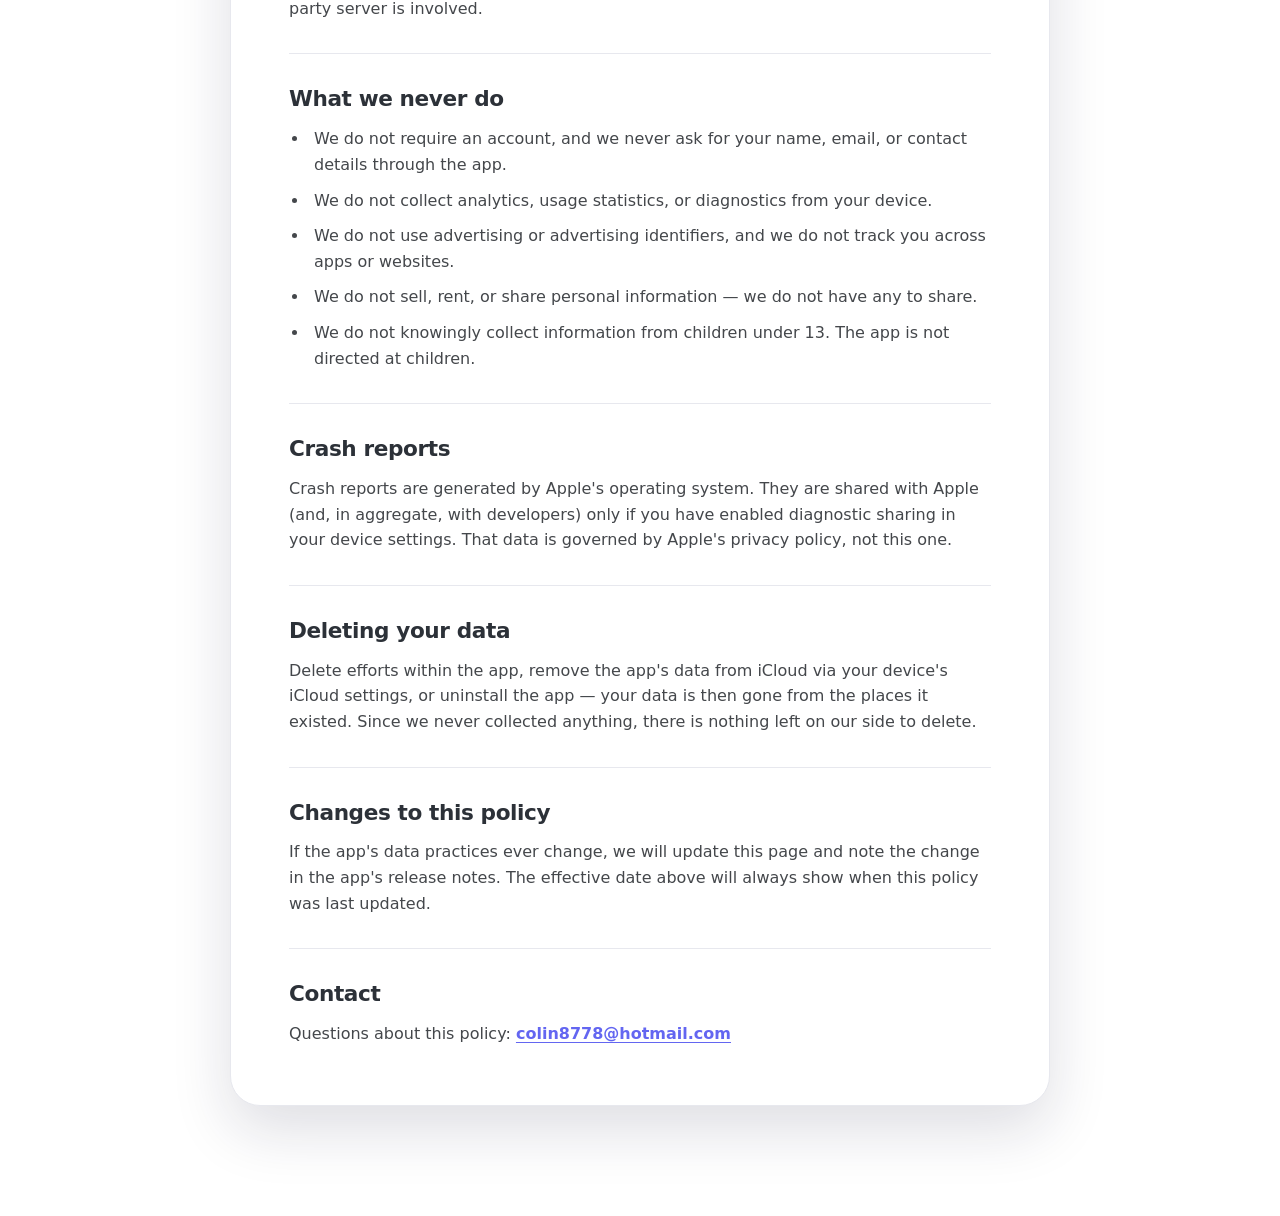
==== commit 1732d436: "Update privacy page and add asset image Replit-Commit-Author: Agent" ====
--- a/privacy.html
+++ b/privacy.html
@@ -17,7 +17,6 @@
   <main id="main" class="legal-page">
     <div class="legal-page__inner">
       <header class="legal-page__header">
-        <p class="eyebrow eyebrow--accent">Legal</p>
         <h1 class="legal-page__title">Privacy Policy</h1>
         <p class="legal-page__effective">Effective date: <time datetime="2026-09-01">2026-09-01</time></p>
       </header>
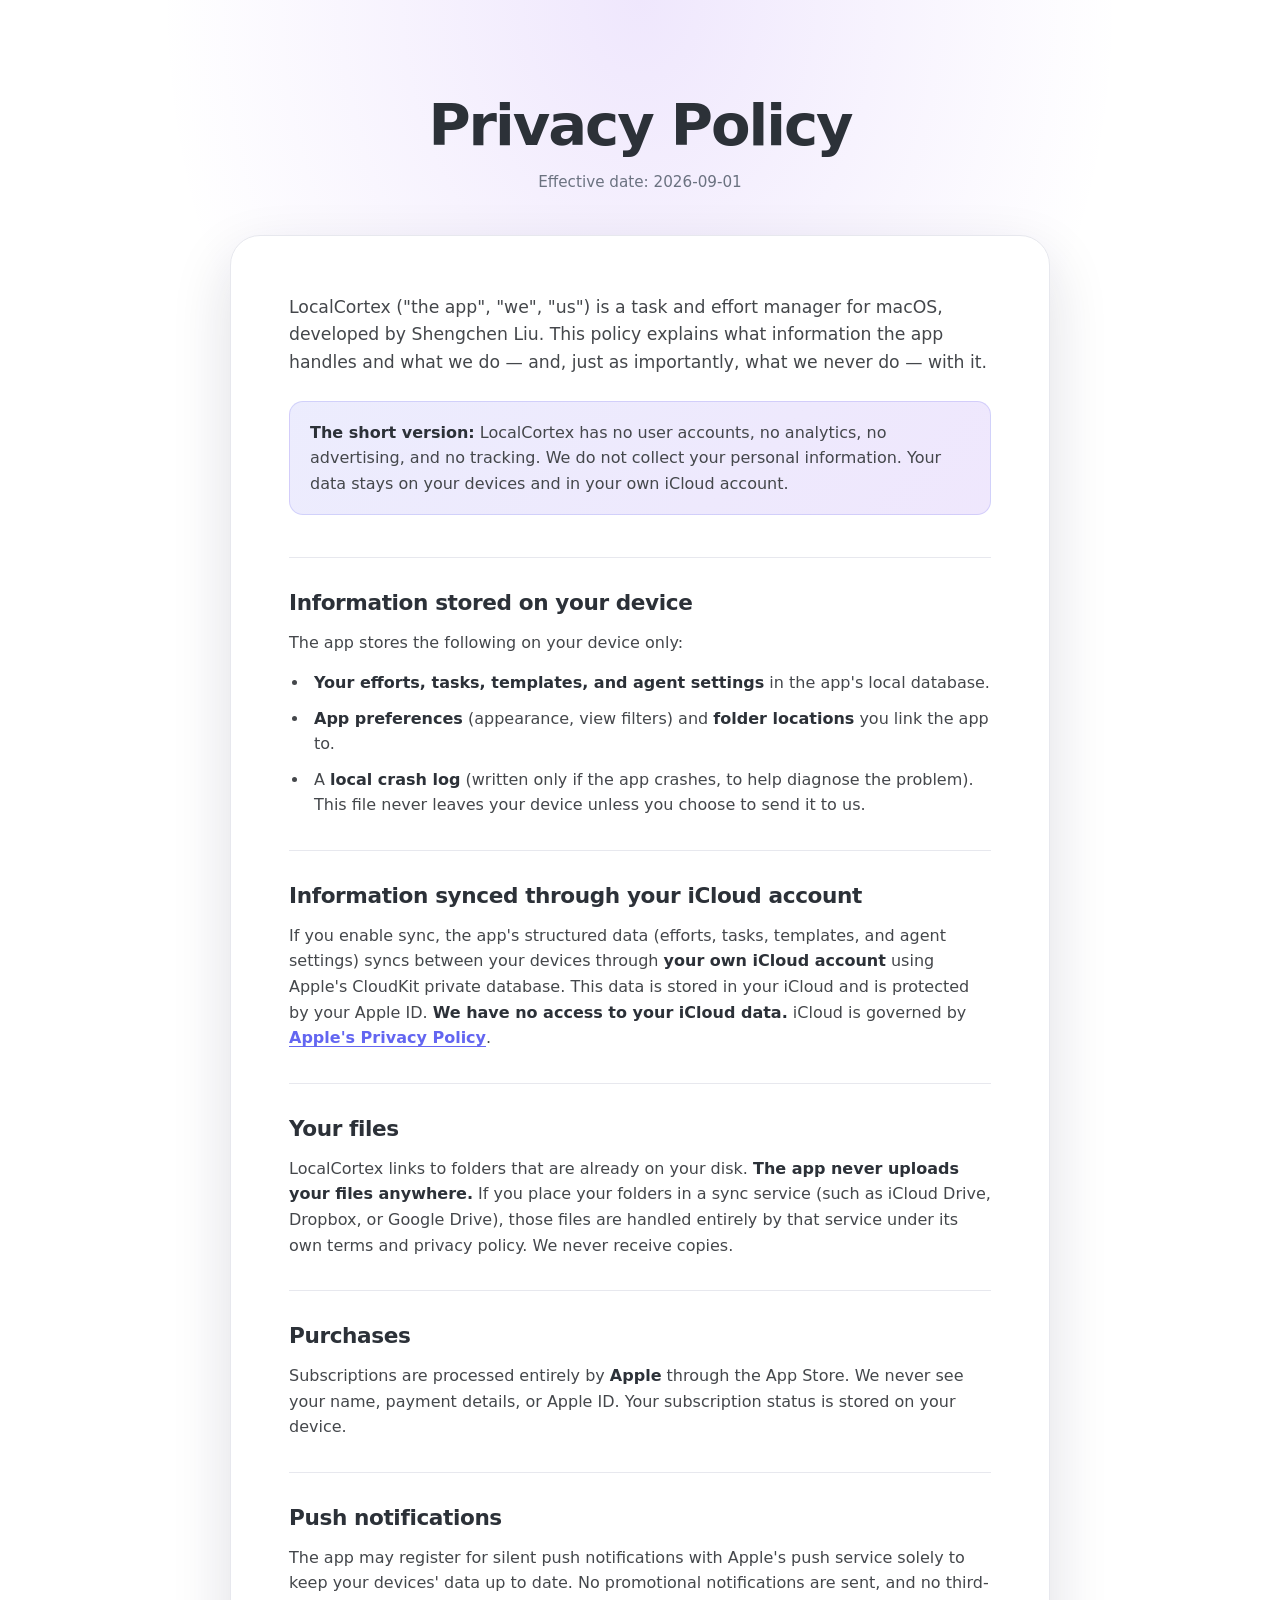
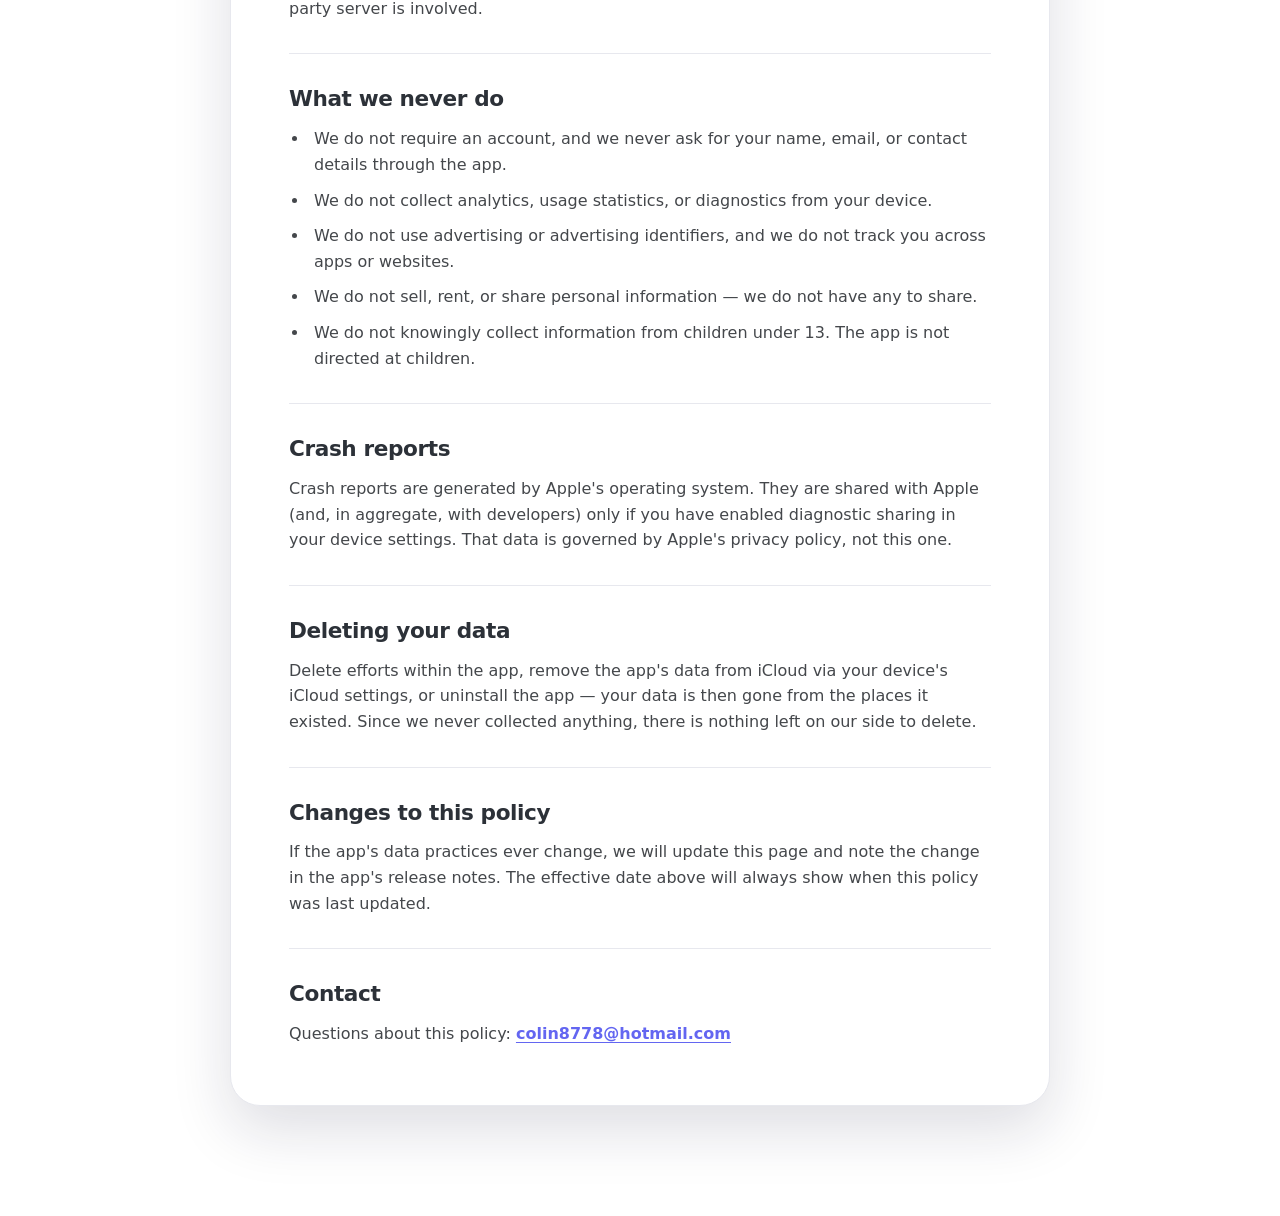
==== commit dfb70985: "Point download CTAs at the Mac App Store and drop iOS mentions - Replace TestFlight buttons with "Do" ====
--- a/privacy.html
+++ b/privacy.html
@@ -7,9 +7,9 @@
   <meta name="description" content="LocalCortex Privacy Policy. Learn what information LocalCortex handles and what we never do with it.">
   <meta name="theme-color" content="#6366F1">
   <link rel="canonical" href="https://lingforcc.github.io/LocalCortex-productsite/privacy.html">
-  <link rel="icon" type="image/svg+xml" href="/assets/favicon.svg">
-  <link rel="apple-touch-icon" href="/assets/icon.svg">
-  <link rel="stylesheet" href="/css/styles.css?v=4">
+  <link rel="icon" type="image/svg+xml" href="assets/favicon.svg">
+  <link rel="apple-touch-icon" href="assets/icon.svg">
+  <link rel="stylesheet" href="css/styles.css?v=5">
 </head>
 <body>
   <a class="skip-link" href="#main">Skip to content</a>
@@ -23,8 +23,8 @@
 
       <article class="legal-card">
         <p class="legal-card__intro">
-          LocalCortex ("the app", "we", "us") is a task and effort manager for macOS and
-          iOS, developed by Shengchen Liu. This policy explains what
+          LocalCortex ("the app", "we", "us") is a task and effort manager for macOS,
+          developed by Shengchen Liu. This policy explains what
           information the app handles and what we do — and, just as importantly, what we
           never do — with it.
         </p>
--- a/css/styles.css
+++ b/css/styles.css
@@ -342,21 +342,6 @@
   .shot--mac .shot__placeholder::before { background: #1c1c22; }
 }
 
-/* iOS device frame */
-.shot--ios { display: flex; justify-content: center; }
-.shot--ios .shot__placeholder {
-  border-radius: 38px;
-  aspect-ratio: 9 / 19.5;
-  width: 75%; max-width: 280px;
-  min-height: auto;
-  border: 8px solid #0c0c10;
-  box-shadow: var(--shadow-lg);
-  padding-top: 14px;
-}
-.shot--ios .shot__placeholder::before {
-  content: ""; position: absolute;
-}
-
 /* Hero collage */
 .shot--hero { padding: 0; }
 .shot--hero .shot__placeholder--collage {
@@ -605,6 +590,12 @@
   letter-spacing: -.018em;
   margin-bottom: 14px;
 }
+.faq-item + .faq-item { margin-top: 24px; }
+.faq-question {
+  font-size: 1.05rem;
+  line-height: 1.3;
+  margin-bottom: 8px;
+}
 .legal-section p,
 .legal-section li {
   color: var(--text-soft);
